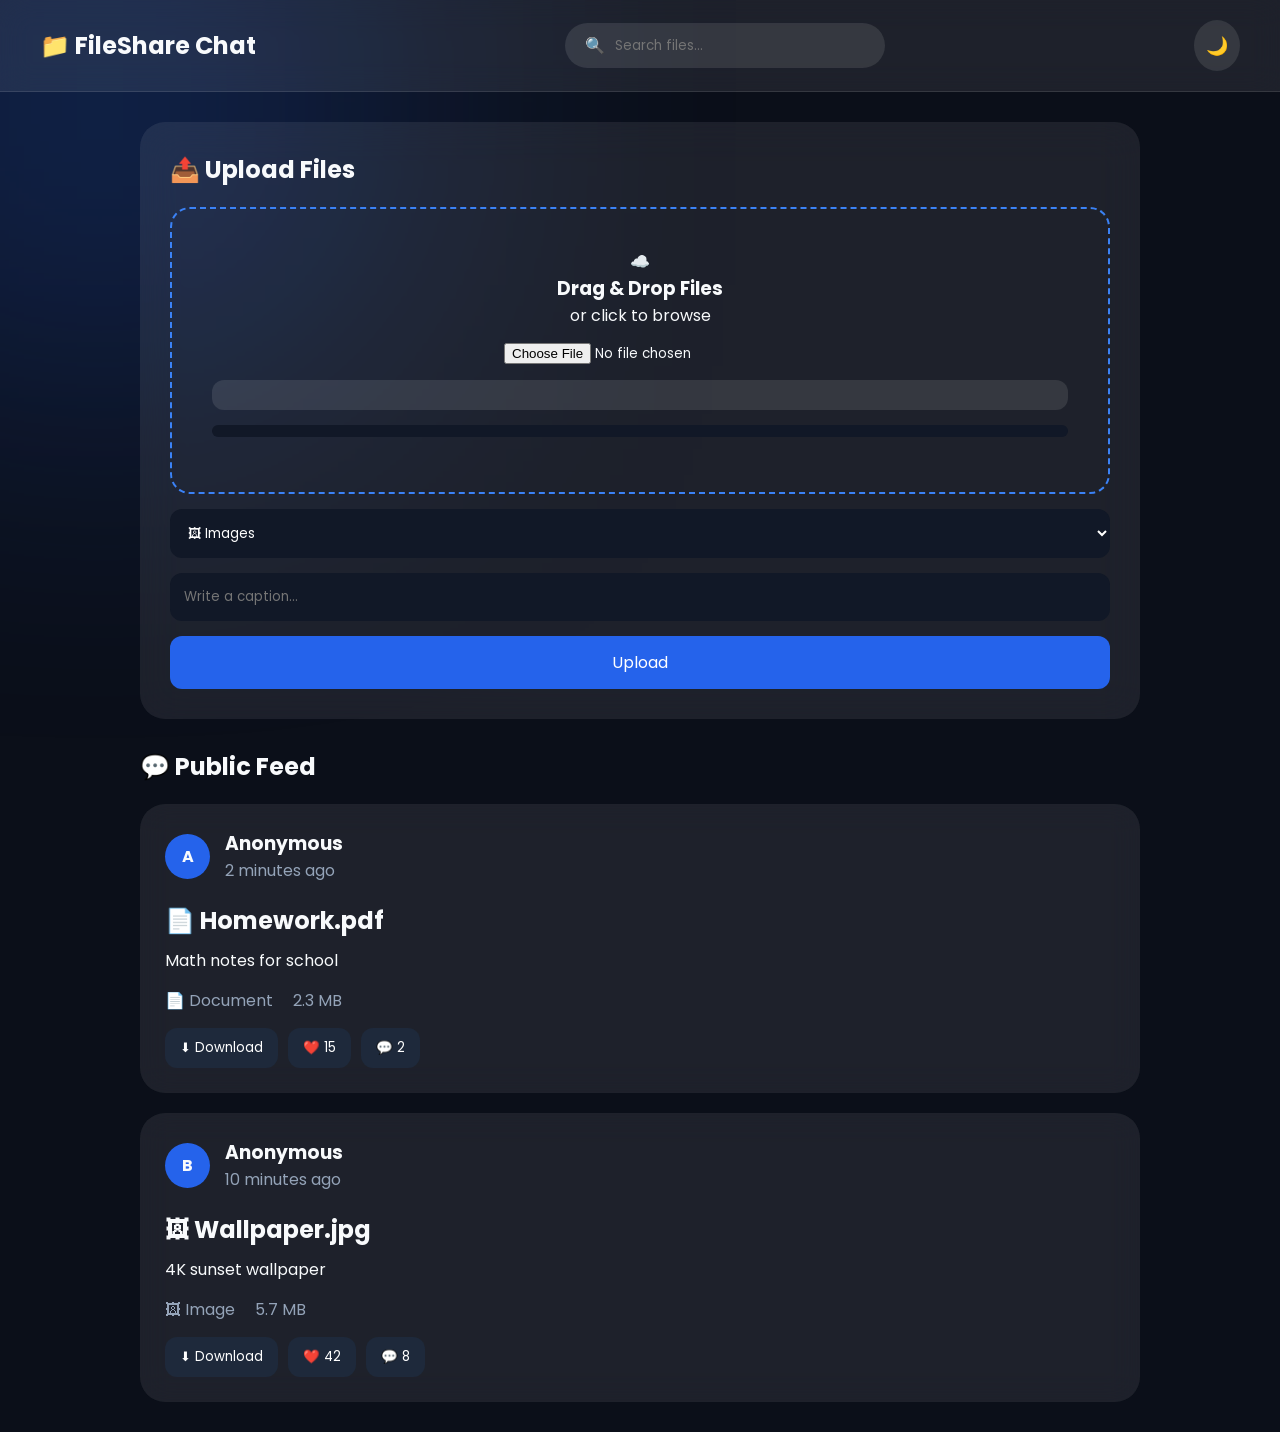
==== index.html @ ba8e60ae "Add files via upload" ====
<!DOCTYPE html>
<html lang="en">
<head>
    <meta charset="UTF-8">
    <meta name="viewport" content="width=device-width, initial-scale=1.0">

    <title>FileShare Chat</title>

    <link rel="stylesheet" href="style.css">

    <link href="https://fonts.googleapis.com/css2?family=Poppins:wght@300;400;600;700&display=swap" rel="stylesheet">

</head>

<body>

<!-- Loading Screen -->
<div id="loader">
    <div class="spinner"></div>
</div>    

<header>

    <div class="logo">
        📁 FileShare Chat
    </div>

    <div class="search">
        🔍
        <input 
        type="text" 
        placeholder="Search files...">
    </div>

    <div class="theme">
        <button id="themeBtn">
            🌙
        </button>
    </div>

</header>



<main>


<section class="upload">


<h2>📤 Upload Files</h2>


<div class="drop">

    ☁️

    <h3>
        Drag & Drop Files
    </h3>

    <p>
        or click to browse
    </p>


   <input id="fileInput" type="file">

<div id="fileInfo"></div>

<div id="progressBox">
    <div id="progressBar"></div>
</div>

<p id="uploadMessage"></p>


</div>



<select>

<option>
🖼 Images
</option>

<option>
🎥 Videos
</option>

<option>
📄 Documents
</option>

<option>
🎵 Music
</option>

<option>
💻 Software
</option>

</select>



<input 
class="caption"
placeholder="Write a caption...">



<button class="uploadBtn">
Upload
</button>


</section>





<section class="feed">


<h2>
💬 Public Feed
</h2>



<div class="fileCard">


<div class="user">

<div class="avatar">
A
</div>


<div>

<h3>
Anonymous
</h3>

<p>
2 minutes ago
</p>

</div>


</div>



<h2>
📄 Homework.pdf
</h2>


<p>
Math notes for school
</p>


<div class="details">

<span>
📄 Document
</span>

<span>
2.3 MB
</span>

</div>



<div class="actions">

<button>
⬇ Download
</button>

<button>
❤️ 15
</button>

<button>
💬 2
</button>


</div>


</div>





<div class="fileCard">


<div class="user">

<div class="avatar">
B
</div>


<div>

<h3>
Anonymous
</h3>

<p>
10 minutes ago
</p>

</div>


</div>



<h2>
🖼 Wallpaper.jpg
</h2>


<p>
4K sunset wallpaper
</p>


<div class="details">

<span>
🖼 Image
</span>

<span>
5.7 MB
</span>

</div>



<div class="actions">

<button>
⬇ Download
</button>

<button>
❤️ 42
</button>

<button>
💬 8
</button>


</div>


</div>



</section>


</main>


<script src="script.js"></script>


</body>
</html>
---- style.css ----
/* Theme Button */

#themeBtn {

    background: rgba(255,255,255,0.1);

    padding: 12px;

    border-radius: 50%;

    font-size: 18px;

    cursor: pointer;

    position: static;

}

}

header {

    display: flex;

    align-items: center;

    justify-content: space-between;

    padding: 20px 40px;

    background: rgba(255,255,255,0.08);

    backdrop-filter: blur(15px);

    border-bottom: 1px solid rgba(255,255,255,0.1);

}

.search {
    display: flex;
    align-items: center;
    gap: 8px;
}

#themeBtn {
    font-size: 22px;
    cursor: pointer;
}


* {
    margin: 0;
    padding: 0;
    box-sizing: border-box;
    font-family: "Poppins", sans-serif;
}


body {

    min-height: 100vh;
    background: #0b0f19;
    color: #f8fafc;

}


/* Background glow */

body::before {

    content: "";
    position: fixed;
    width: 400px;
    height: 400px;
    background: #2563eb;
    filter: blur(180px);
    top: -100px;
    left: -100px;
    opacity: 0.5;
    z-index: -1;

}


/* Header */

header {

    display: flex;
    align-items: center;
    justify-content: space-between;

    padding: 20px 40px;

    background: rgba(255,255,255,0.08);

    backdrop-filter: blur(15px);

    border-bottom: 1px solid rgba(255,255,255,0.1);

}


.logo {

    font-size: 24px;
    font-weight: 700;

}



.search {

    display: flex;
    align-items: center;

    gap: 10px;

    background: rgba(255,255,255,0.1);

    padding: 10px 20px;

    border-radius: 30px;

}


.search input {

    background: none;
    border: none;
    outline: none;

    color: white;

    width: 250px;

}



button {

    border: none;

    cursor: pointer;

    color: white;

}



#themeBtn {

    background: rgba(255,255,255,0.1);

    padding: 12px;

    border-radius: 50%;

    font-size: 18px;

}



/* Main */

main {

    width: 90%;
    max-width: 1000px;

    margin: 30px auto;

}



/* Upload */

.upload {

    background: rgba(255,255,255,0.08);

    backdrop-filter: blur(20px);

    padding: 30px;

    border-radius: 25px;

    margin-bottom: 30px;

}



.upload h2 {

    margin-bottom: 20px;

}



.drop {

    border: 2px dashed #3b82f6;

    padding: 40px;

    text-align: center;

    border-radius: 20px;

    transition: .3s;

}



.drop:hover {

    background: rgba(59,130,246,0.15);

}



.drop input {

    margin-top: 15px;

}



select,
.caption {

    width: 100%;

    margin-top: 15px;

    padding: 14px;

    border-radius: 12px;

    border: none;

    background: #111827;

    color: white;

}



.uploadBtn {

    margin-top: 15px;

    width: 100%;

    padding: 14px;

    border-radius: 12px;

    background: #2563eb;

    font-size: 16px;

}



.uploadBtn:hover {

    background: #1d4ed8;

}



/* Feed */

.feed h2 {

    margin-bottom: 20px;

}



.fileCard {

    background: rgba(255,255,255,0.08);

    backdrop-filter: blur(15px);

    padding: 25px;

    border-radius: 25px;

    margin-bottom: 20px;

    transition: .3s;

}



.fileCard:hover {

    transform: translateY(-5px);

}



.user {

    display: flex;

    align-items: center;

    gap: 15px;

}



.avatar {

    width: 45px;

    height: 45px;

    background: #2563eb;

    border-radius: 50%;

    display: flex;

    justify-content: center;

    align-items: center;

    font-weight: bold;

}



.user p {

    color: #94a3b8;

}



.fileCard h2 {

    margin: 20px 0 10px;

}



.details {

    display: flex;

    gap: 20px;

    margin: 15px 0;

    color: #94a3b8;

}



.actions {

    display: flex;

    gap: 10px;

}



.actions button {

    background: #1e293b;

    padding: 10px 15px;

    border-radius: 12px;

}



.actions button:hover {

    background: #2563eb;

}



/* Mobile */

@media(max-width:700px) {


header {

    flex-direction: column;

    gap: 20px;

}


.search input {

    width: 150px;

}


main {

    width: 95%;

}


.actions {

    flex-wrap: wrap;

}


}

#fileInfo {

    margin-top:15px;

    background:rgba(255,255,255,0.1);

    padding:15px;

    border-radius:12px;

}


#progressBox {

    width:100%;

    height:12px;

    background:#111827;

    border-radius:20px;

    margin-top:15px;

    overflow:hidden;

}


#progressBar {

    width:0%;

    height:100%;

    background:#2563eb;

    transition:0.3s;

}


#uploadMessage {

    margin-top:15px;

    font-weight:bold;

}

/* ☀️ Light Theme */

body.light {

    background: #f1f5f9;
    color: #0f172a;

}


body.light header {

    background: rgba(255,255,255,0.7);

}


body.light .upload,
body.light .fileCard {

    background: rgba(255,255,255,0.8);

    color: #0f172a;

}


body.light .search {

    background: rgba(0,0,0,0.08);

}


body.light .search input {

    color: #0f172a;

}


body.light select,
body.light .caption {

    background: white;

    color: #0f172a;

}


body.light .actions button {

    background: #e2e8f0;

    color: #0f172a;

}

/* ===========================
   ☀️ Light Theme
=========================== */

body.light{
    background:#f4f7fb;
    color:#111827;
}

body.light header{
    background:rgba(255,255,255,.9);
}

body.light .upload,
body.light .fileCard{
    background:rgba(255,255,255,.85);
    color:#111827;
}

body.light .search{
    background:#e5e7eb;
}

body.light .search input{
    color:#111827;
}

body.light select,
body.light .caption{
    background:white;
    color:#111827;
}

body.light .actions button{
    background:#dbeafe;
    color:#111827;
}

body.light #themeBtn{
    background:#dbeafe;
}

/* Responsive Header for PC, Tablet, Mobile */

@media (max-width: 900px) {

    header {
        flex-wrap: wrap;
        padding: 20px;
        gap: 15px;
    }

    .logo {
        width: 100%;
        text-align: center;
    }

    .search {
        flex: 1;
    }

    .search input {
        width: 100%;
    }

}


@media (max-width: 600px) {

    header {
        flex-direction: column;
        align-items: stretch;
    }

    .logo {
        text-align: center;
        font-size: 20px;
    }

    .search {
        width: 100%;
    }

    #themeBtn {
        align-self: center;
    }

}
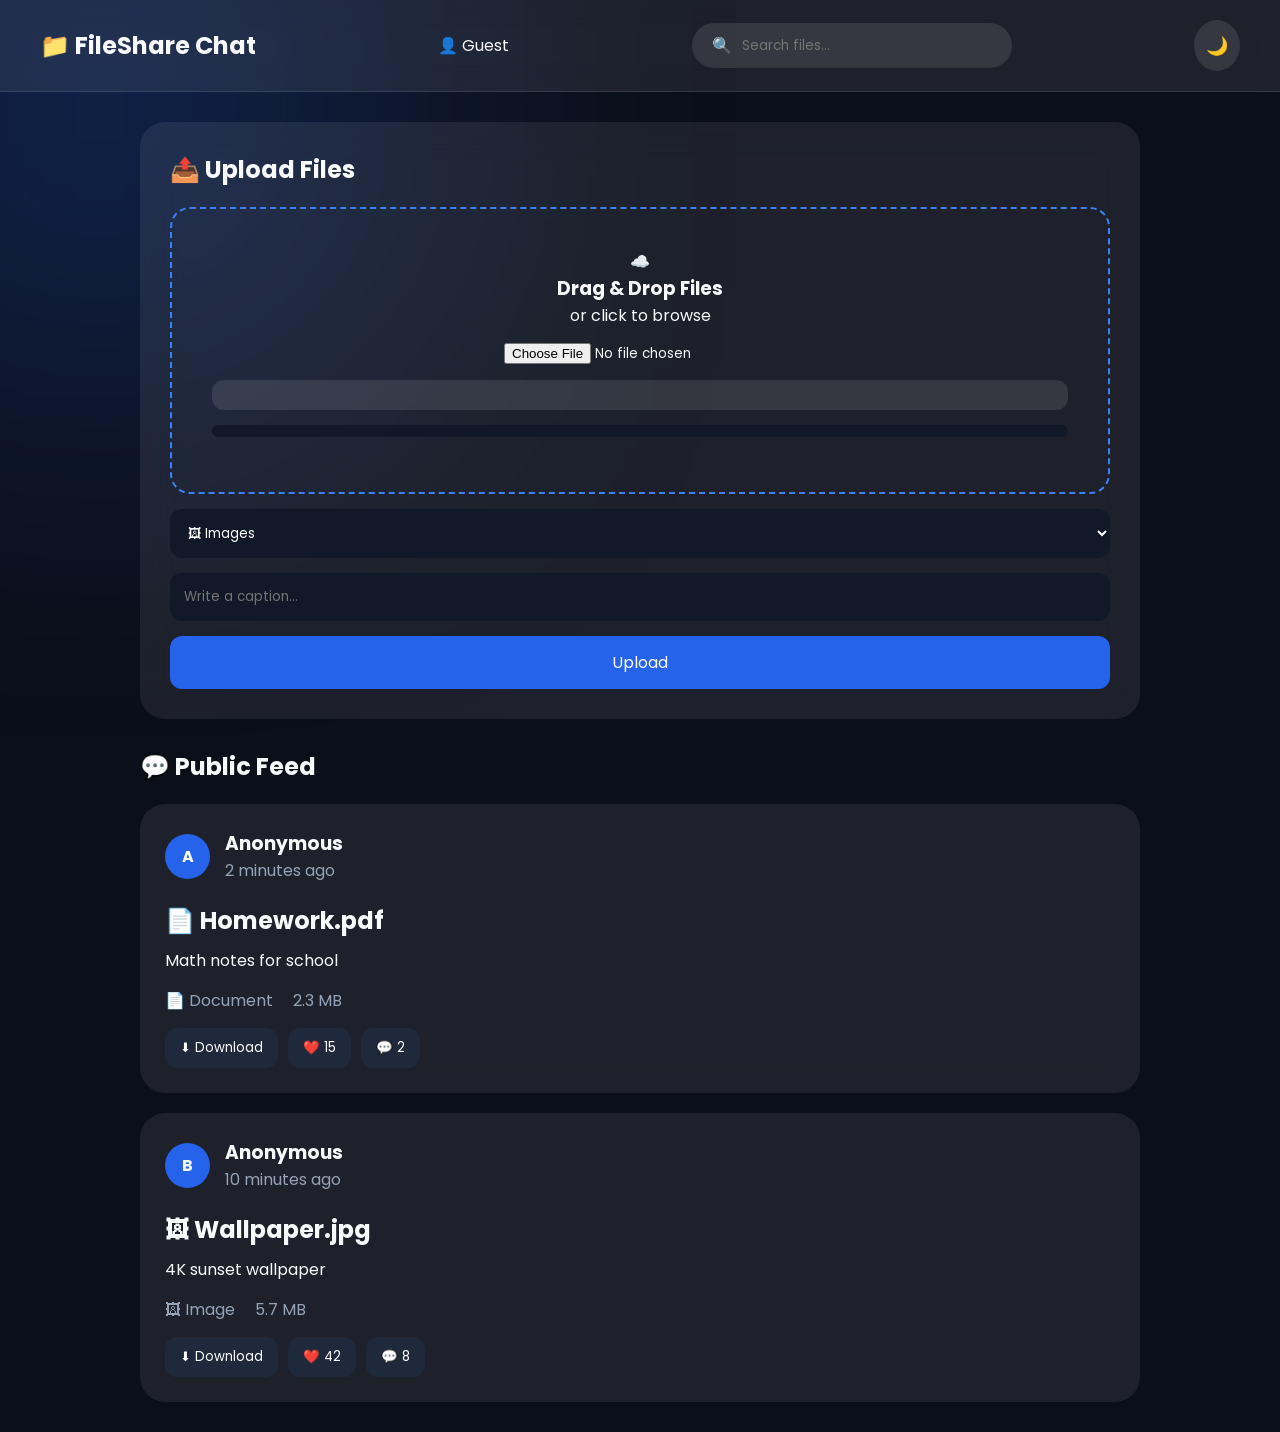
==== commit f9521e96: "Add files via upload" ====
--- a/index.html
+++ b/index.html
@@ -1,6 +1,8 @@
 <!DOCTYPE html>
 <html lang="en">
+
 <head>
+
     <meta charset="UTF-8">
     <meta name="viewport" content="width=device-width, initial-scale=1.0">
 
@@ -8,40 +10,65 @@
 
     <link rel="stylesheet" href="style.css">
 
+    <!-- PWA -->
+    <link rel="manifest" href="manifest.json">
+    <meta name="theme-color" content="#2563eb">
+
+
     <link href="https://fonts.googleapis.com/css2?family=Poppins:wght@300;400;600;700&display=swap" rel="stylesheet">
 
 </head>
 
+
 <body>
+
 
 <!-- Loading Screen -->
 <div id="loader">
     <div class="spinner"></div>
-</div>    
+</div>
+
 
 <header>
+
 
     <div class="logo">
         📁 FileShare Chat
     </div>
 
+
+    <!-- User Account -->
+    <div id="userDisplay">
+        👤 Guest
+    </div>
+
+
     <div class="search">
+
         🔍
+
         <input 
         type="text" 
         placeholder="Search files...">
-    </div>
+
+    </div>
+
 
     <div class="theme">
+
         <button id="themeBtn">
             🌙
         </button>
-    </div>
+
+    </div>
+
 
 </header>
 
 
 
+
+
 <main>
 
 
@@ -53,55 +80,60 @@
 
 <div class="drop">
 
+
     ☁️
+
 
     <h3>
         Drag & Drop Files
     </h3>
 
+
     <p>
         or click to browse
     </p>
 
 
-   <input id="fileInput" type="file">
-
-<div id="fileInfo"></div>
-
-<div id="progressBox">
-    <div id="progressBar"></div>
-</div>
-
-<p id="uploadMessage"></p>
-
-
-</div>
+
+    <input id="fileInput" type="file">
+
+
+    <div id="fileInfo"></div>
+
+
+
+    <div id="progressBox">
+
+        <div id="progressBar"></div>
+
+    </div>
+
+
+    <p id="uploadMessage"></p>
+
+
+</div>
+
+
 
 
 
 <select>
 
-<option>
-🖼 Images
-</option>
-
-<option>
-🎥 Videos
-</option>
-
-<option>
-📄 Documents
-</option>
-
-<option>
-🎵 Music
-</option>
-
-<option>
-💻 Software
-</option>
+<option>🖼 Images</option>
+
+<option>🎥 Videos</option>
+
+<option>📄 Documents</option>
+
+<option>🎵 Music</option>
+
+<option>💻 Software</option>
+
 
 </select>
+
+
 
 
 
@@ -111,12 +143,20 @@
 
 
 
-<button class="uploadBtn">
+
+
+<button class="uploadBtn" id="uploadBtn">
+
 Upload
+
 </button>
 
 
 </section>
+
+
+
+
 
 
 
@@ -131,6 +171,7 @@
 
 
 
+
 <div class="fileCard">
 
 
@@ -158,6 +199,7 @@
 
 
 
+
 <h2>
 📄 Homework.pdf
 </h2>
@@ -168,6 +210,8 @@
 </p>
 
 
+
+
 <div class="details">
 
 <span>
@@ -178,7 +222,9 @@
 2.3 MB
 </span>
 
-</div>
+
+</div>
+
 
 
 
@@ -201,6 +247,10 @@
 
 
 </div>
+
+
+
+
 
 
 
@@ -222,14 +272,17 @@
 Anonymous
 </h3>
 
+
 <p>
 10 minutes ago
 </p>
 
-</div>
-
-
-</div>
+
+</div>
+
+
+</div>
+
 
 
 
@@ -238,11 +291,14 @@
 </h2>
 
 
+
 <p>
 4K sunset wallpaper
 </p>
 
 
+
+
 <div class="details">
 
 <span>
@@ -253,7 +309,9 @@
 5.7 MB
 </span>
 
-</div>
+
+</div>
+
 
 
 
@@ -279,14 +337,19 @@
 
 
 
+
 </section>
 
 
 </main>
 
 
+
+
+
 <script src="script.js"></script>
 
 
 </body>
-</html>+
+</html>
--- a/style.css
+++ b/style.css
@@ -650,4 +650,70 @@
         align-self: center;
     }
 
+}
+
+/* Smooth Theme Change */
+
+body,
+header,
+.upload,
+.fileCard,
+.search,
+button {
+    transition: 0.3s ease;
+}
+
+/* Card Animation */
+
+.fileCard {
+
+    animation: slideUp 0.5s ease;
+
+}
+
+
+@keyframes slideUp {
+
+    from {
+
+        opacity: 0;
+        transform: translateY(30px);
+
+    }
+
+
+    to {
+
+        opacity: 1;
+        transform: translateY(0);
+
+    }
+
+}
+
+/* your old CSS */
+body.light #themeBtn{
+    background:#dbeafe;
+}
+
+
+/* Card Animation - add this at the bottom */
+
+.fileCard {
+    animation: slideUp 0.5s ease;
+}
+
+
+@keyframes slideUp {
+
+    from {
+        opacity: 0;
+        transform: translateY(30px);
+    }
+
+    to {
+        opacity: 1;
+        transform: translateY(0);
+    }
+
 }
